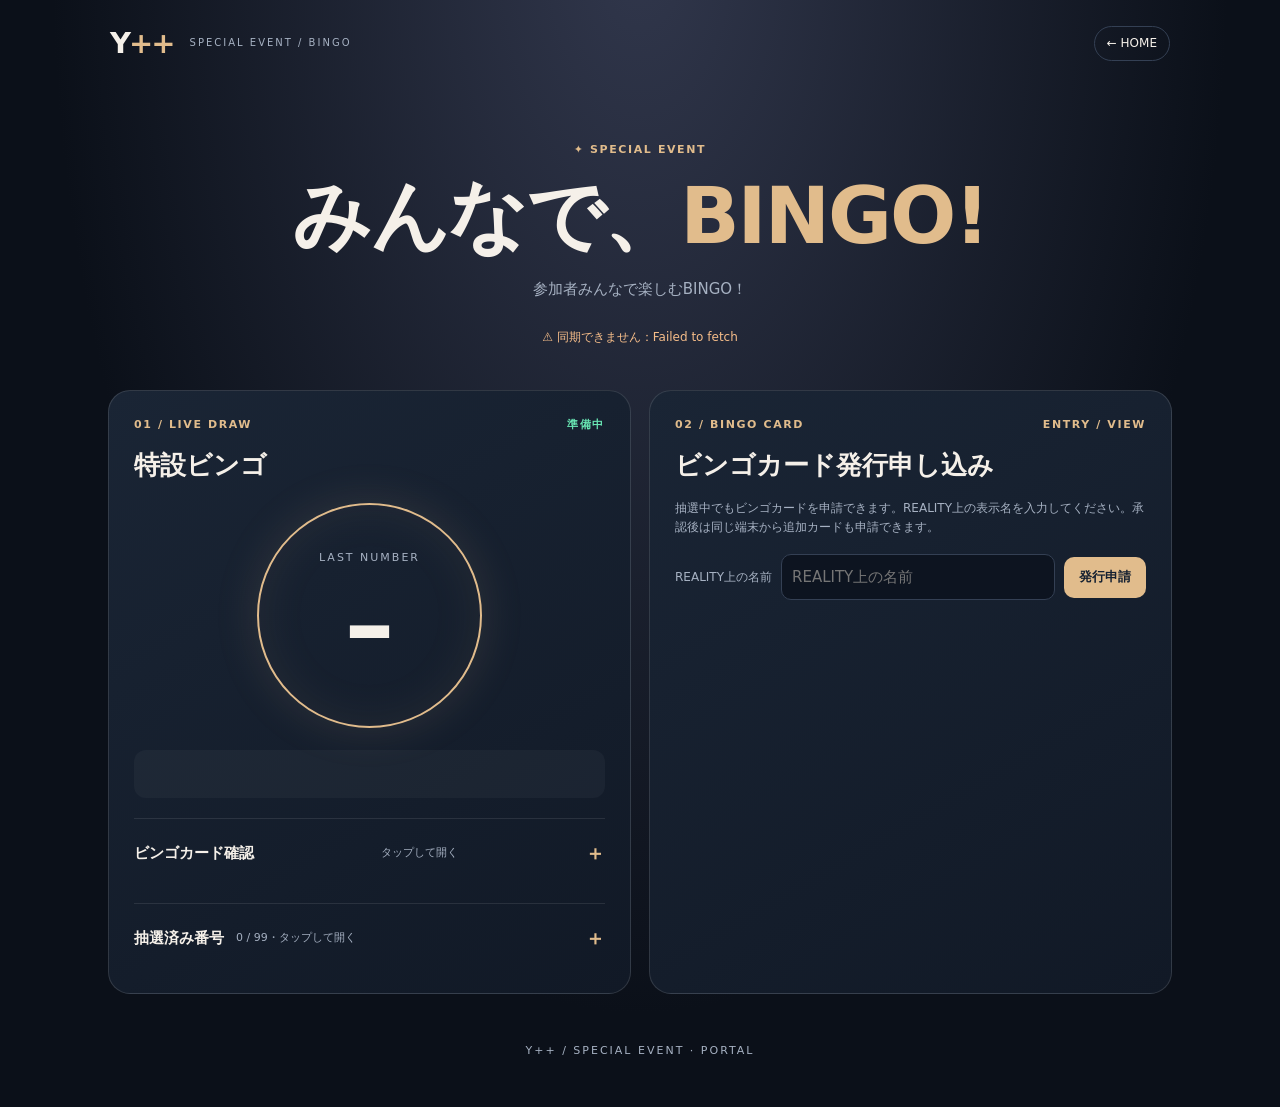
==== bingo/index.html @ d029634f "Keep bingo mini player muted with zero volume across playback and PiP" ====
<!doctype html>
<html lang="ja"><head><meta charset="utf-8"><meta name="viewport" content="width=device-width, initial-scale=1, viewport-fit=cover"><meta name="theme-color" content="#101624"><meta name="description" content="Y++ 特設ビンゴゲーム"><title>特設ビンゴ | Y++</title><link rel="stylesheet" href="./bingo.css?v=20261113-muted-player-5"><script defer src="./bingo.js?v=20261113-muted-player-5"></script></head>
<body><div id="publicView"><header class="site-header"><a href="../" class="brand">Y<span>++</span></a><span class="section-name">SPECIAL EVENT / BINGO</span><a href="../" class="back">← HOME</a></header>
<main>
<section class="hero"><div class="hero-tag">✦ SPECIAL EVENT</div><h1>みんなで、<em id="adminTrigger">BINGO!</em></h1><p id="eventDescription">参加者みんなで楽しむBINGO！</p><span id="connection" class="connection">共有データを読み込み中...</span></section>

<section class="layout">
  <section class="card stage"><div class="section-title"><span>01 / LIVE DRAW</span><span id="gameStatus" class="status">準備中</span></div><h2 id="eventTitle">特設ビンゴ</h2><div class="latest"><span>LAST NUMBER</span><strong id="latestNumber">–</strong><div id="publicDrawAnimation" class="draw-animation public-draw-spectacle" hidden aria-live="assertive"><div class="draw-glow"></div><div class="draw-ring draw-ring-a"></div><div class="draw-ring draw-ring-b"></div><div class="draw-sparkles" aria-hidden="true"><i></i><i></i><i></i><i></i><i></i><i></i><i></i><i></i></div><div class="draw-core"><span class="draw-caption">抽選中...</span><strong>--</strong></div></div></div><div id="announcement" class="announcement"></div>
    <details class="viewer-box collapsible-panel">
      <summary><span>ビンゴカード確認</span><span class="summary-actions"><button id="miniPlayerOpen" type="button" class="mini-player-launch" hidden>▶ ミニプレイヤー</button><small>タップして開く</small></span></summary>
      <div class="collapsible-content">
        <p class="hint">参加者名を選ぶと、発行済みのビンゴカードを誰のものでも確認できます。</p>
        <div class="card-actions"><select id="participantSelect" aria-label="参加者名"><option value="">参加者を選択</option></select></div>
        <div id="publicCards"></div>
      </div>
    </details>
    <details class="history-panel collapsible-panel">
      <summary><span>抽選済み番号</span><small><span id="drawCount">0 / 99</span>・タップして開く</small></summary>
      <div class="collapsible-content"><div id="history" class="history" aria-live="polite"></div></div>
    </details>
  </section>

  <section class="card card-section">
    <div class="section-title"><span>02 / BINGO CARD</span><span>ENTRY / VIEW</span></div>
    <div id="applicationArea">
      <h2>ビンゴカード発行申し込み</h2>
      <p class="hint">抽選中でもビンゴカードを申請できます。REALITY上の表示名を入力してください。承認後は同じ端末から追加カードも申請できます。</p>
      <div class="card-actions"><label for="playerName">REALITY上の名前</label><input id="playerName" maxlength="30" placeholder="REALITY上の名前" autocomplete="off"><button id="applyCard" type="button">発行申請</button></div>
      <p id="applicationMessage" class="admin-message" role="status"></p>
    </div>
  </section>
</section>

</main>
<div id="miniPlayer" class="mini-player" hidden aria-live="polite">
  <div class="mini-player-head">
    <div><strong>LIVE BINGO</strong><span id="miniPlayerName">参加者未選択</span></div>
    <button id="miniPlayerClose" type="button" class="secondary" aria-label="ミニプレイヤーを閉じる">×</button>
  </div>
  <div class="mini-pip-actions"><button id="miniPictureInPicture" type="button">スマホの小窓で再生</button><p id="miniPlayerMessage" role="status">カードを選び、小窓再生を開始してください。</p></div>
  <video id="miniPlayerVideo" class="mini-player-video" playsinline muted controls aria-label="抽選番号と選択中のビンゴカードの動画" hidden></video>
  <div class="mini-card-tools">
    <button id="miniPrevCard" type="button" class="secondary" aria-label="前のカード">‹</button>
    <span id="miniCardLabel">CARD 1</span>
    <button id="miniNextCard" type="button" class="secondary" aria-label="次のカード">›</button>
  </div>
  <div class="mini-player-body">
    <section class="mini-draw">
      <span>DRAW NUMBER</span>
      <strong id="miniDrawNumber">--</strong>
      <small id="miniDrawStatus">待機中</small>
    </section>
    <section class="mini-card-wrap">
      <div id="miniPlayerCard" class="mini-bingo-card"></div>
      <div id="miniPlayerStats" class="mini-player-stats"></div>
    </section>
  </div>
</div>

<dialog id="continuousSettingsDialog" class="continuous-settings-dialog">
  <div class="dialog-head"><h2>連続抽選設定</h2><button id="continuousSettingsClose" type="button" class="secondary">閉じる</button></div>
  <p class="hint">抽選演出が約5秒あるため、間隔は5秒以上で設定してください。</p>
  <label class="continuous-setting-field">抽選間隔（秒）<input id="continuousIntervalSec" type="number" min="5" max="3600" step="1" value="10" inputmode="numeric"></label>
  <div class="interval-presets"><button type="button" data-interval="5">5秒</button><button type="button" data-interval="10">10秒</button><button type="button" data-interval="15">15秒</button><button type="button" data-interval="30">30秒</button><button type="button" data-interval="60">60秒</button></div>
  <div id="continuousSettingsEstimate" class="continuous-settings-estimate"></div>
  <button id="saveContinuousSettings" type="button">この設定を使う</button>
</dialog>
<dialog id="cardDialog"><div class="dialog-head"><h2 id="dialogTitle">ビンゴカード</h2><button id="dialogClose" type="button" class="secondary">閉じる</button></div><div id="dialogCards"></div></dialog>
<footer>Y++ / SPECIAL EVENT · <a href="../">PORTAL</a></footer></div>

<dialog id="adminLoginDialog" class="admin-login-dialog">
  <div class="dialog-head"><h2>運営者ログイン</h2><button id="adminLoginClose" type="button" class="secondary">閉じる</button></div>
  <p class="hint">管理者IDとパスワードを入力してください。</p>
  <div class="admin-login"><input id="adminId" maxlength="64" placeholder="管理者ID" autocomplete="username" aria-label="管理者ID"><input id="adminPassword" type="password" maxlength="128" placeholder="管理者パスワード" autocomplete="current-password" aria-label="管理者パスワード"><button id="adminPasswordLogin" type="button">ログイン</button></div>
  <label class="remember-login"><input id="rememberAdmin" type="checkbox" checked> この端末で24時間ログイン状態を保持する</label>
  <p id="adminMessage" class="admin-message" role="status"></p>
</dialog>

<section id="adminView" class="admin-page" hidden>
  <header class="site-header admin-page-header"><div class="brand">Y<span>++</span></div><span class="section-name">BINGO ADMIN</span><span id="adminConnection" class="status">接続中</span><button id="adminLogout" class="secondary" type="button">公開画面へ戻る</button></header>
  <main class="admin-page-main">
    <div class="admin-grid-3">
      <section class="card admin-column admin-left">
        <div class="section-title"><span>01 / CONTROL</span><span>運営操作</span></div>
        <h2>管理者操作</h2>
        <h3>申請一覧</h3>
        <div id="pendingParticipants" class="participant-list"></div>
        <div class="admin-settings">
          <label>イベント名<input id="editTitle" maxlength="60"></label>
          <label>お知らせ<textarea id="editAnnouncement" maxlength="300" rows="2"></textarea></label>
          <div class="admin-buttons"><button id="startDrawMode" type="button">抽選開始</button><button id="stopDrawMode" type="button" class="secondary">抽選終了</button><button id="drawNumber" type="button" class="primary">抽選する</button><button id="continuousDraw" type="button" class="secondary" aria-pressed="false">連続抽選：OFF</button><button id="continuousSettings" type="button" class="secondary">連続抽選設定</button><button id="undoNumber" type="button" class="secondary">直前の番号を取り消す</button><button id="finishGame" type="button" class="secondary">大会終了</button><button id="resetGame" type="button" class="danger">抽選番号をリセット</button></div>
        </div>
        <div class="continuous-summary"><strong id="continuousEstimate">残り99個 · 10秒間隔 · 終了まで約16分30秒</strong></div><div id="adminDrawAnimation" class="draw-animation compact" hidden><span>抽選中...</span><strong>--</strong></div>
        <div class="history-head"><h3>抽選済み番号 <span id="adminDrawCount">0 / 99</span></h3></div>
        <div id="adminHistory" class="history admin-history" aria-live="polite"></div>
      </section>
      <section class="card admin-column admin-center">
        <div class="section-title"><span>02 / PARTICIPANTS</span><span>参加状況</span></div>
        <h2>参加者一覧</h2>
        <div id="approvedParticipants" class="participant-list participant-status-list"></div>
      </section>
      <section class="card admin-column admin-right">
        <div class="winner-section winner-section-right">
          <div class="section-title"><span>03 / WINNERS</span><span id="winnerCount">0 BINGO</span></div>
          <h2>当選者一覧</h2>
          <p class="small-note">ビンゴ成立順に、1ビンゴずつ表示します。</p>
          <div id="winnerList" class="winner-list"></div>
        </div>
        <div class="team-chat-section">
          <div class="section-title"><span>04 / TEAM CHAT</span><span id="adminOnlineCount">0人ログイン中</span></div>
          <h2>運営チャット</h2>
          <p id="chatNameStatus" class="small-note">ログイン中の管理者IDで投稿します。</p>
          <div id="adminChatMessages" class="chat-messages compact-chat" aria-live="polite"></div>
          <div class="chat-send-row"><textarea id="adminChatInput" maxlength="300" rows="2" placeholder="メッセージを入力"></textarea><button id="sendAdminChat" type="button">送信</button></div>
        </div>

        <section id="adminUserSettings" class="admin-user-settings" hidden>
          <div class="section-title"><span>OWNER / ADMIN USERS</span><span>Yのみ</span></div>
          <h3>管理者アカウント設定</h3>
          <div class="chat-name-row"><input id="newAdminId" maxlength="64" placeholder="追加する管理者ID"><input id="newAdminPassword" type="password" maxlength="128" placeholder="パスワード（8文字以上）"><button id="createAdminUser" type="button">追加</button></div>
          <p id="adminUsersMessage" class="small-note"></p>
          <div id="adminUsersList" class="participant-list"></div>
        </section>
      </section>
    </div>
  </main>
</section>
</body></html>
---- bingo/bingo.css ----
:root{color-scheme:dark;--bg:#0b1019;--surface:#172131;--line:#344054;--ink:#f5f0e9;--muted:#a6b1c2;--gold:#e1bc8c;--green:#69e7b4}*{box-sizing:border-box}body{margin:0;background:radial-gradient(ellipse at 50% -5%,#31374c 0,#0b1019 65%);color:var(--ink);font:15px/1.6 system-ui,-apple-system,"Hiragino Kaku Gothic ProN",sans-serif}a{color:inherit;text-decoration:none}button,input,textarea{font:inherit}button{cursor:pointer}button:disabled{opacity:.45;cursor:wait}button:focus-visible,a:focus-visible,input:focus-visible{outline:2px solid var(--gold);outline-offset:3px}[hidden]{display:none!important}.site-header{max-width:1100px;margin:auto;display:flex;gap:16px;align-items:center;padding:20px}.brand{font-size:29px;font-weight:900;letter-spacing:-2px}.brand span{color:var(--gold)}.section-name{font-size:10px;letter-spacing:2px;color:var(--muted)}.back{margin-left:auto;font-size:12px;border:1px solid var(--line);border-radius:22px;padding:7px 12px}.hero{text-align:center;padding:55px 18px 42px}.hero-tag,.section-title{font-size:11px;font-weight:700;color:var(--gold);letter-spacing:1.6px}.hero h1{margin:13px 0;font-size:clamp(40px,8vw,78px);line-height:1.15;letter-spacing:-2px}.hero em{font-style:normal;color:var(--gold)}.hero p{color:var(--muted)}.connection{display:inline-block;font-size:12px;color:var(--muted);margin-top:12px}.layout{display:grid;grid-template-columns:1fr 1fr;gap:18px;max-width:1100px;margin:0 auto;padding:0 18px}.card{border:1px solid #ffffff21;background:linear-gradient(150deg,#1a2535,#111926);padding:25px;border-radius:22px;min-width:0}.section-title{display:flex;justify-content:space-between;gap:10px}.status{color:var(--green)}h2{font-size:26px;margin:12px 0}.latest{text-align:center;margin:16px auto 22px;width:min(225px,70%);aspect-ratio:1;border:2px solid var(--gold);box-shadow:0 0 45px #ddb58b22,inset 0 0 50px #ddb58b12;border-radius:50%;display:flex;flex-direction:column;justify-content:center}.latest span{font-size:11px;letter-spacing:2px;color:var(--muted)}.latest strong{font-size:clamp(65px,11vw,100px);line-height:1.15}.announcement{padding:12px 15px;border-radius:12px;background:#ffffff09;white-space:pre-wrap;min-height:48px}.history-head{margin-top:23px}.history-head h3{font-size:15px}.history-head span{color:var(--muted);font-weight:400;margin-left:10px}.history{display:grid;grid-template-columns:repeat(10,minmax(0,1fr));gap:6px}.ball{display:grid;place-items:center;aspect-ratio:1;border:1px solid #ffffff25;border-radius:50%;background:#ffffff0b;color:#8b97a8;font-size:11px;font-weight:800}.ball.hit{background:#e1bc8c;color:#111825;border-color:#e1bc8c}.card-actions{display:flex;flex-wrap:wrap;gap:9px;align-items:center;margin:17px 0}.card-actions label{color:var(--muted);font-size:12px}input,textarea{background:#0d1420;border:1px solid var(--line);border-radius:10px;color:var(--ink);padding:10px;min-width:0}.card-actions input{flex:1;width:140px}button{border:0;border-radius:10px;background:var(--gold);color:#152031;padding:10px 15px;font-size:13px;font-weight:800}.secondary{background:#303d50;color:#fff}.primary{background:var(--green)}.danger{background:#9e3e45;color:white}.hint,.small-note{font-size:12px;color:var(--muted)}.bingo-card{display:grid;grid-template-columns:repeat(5,minmax(0,1fr));gap:5px;margin:19px auto;width:min(100%,430px)}.bingo-cell{display:grid;place-items:center;aspect-ratio:1;border-radius:9px;background:#28364a;font-size:clamp(16px,3vw,27px);font-weight:800;border:1px solid #ffffff12}.bingo-cell.head{background:var(--gold);color:#172131;font-size:23px;aspect-ratio:1.3}.bingo-cell.marked{background:#32795e;color:#fff}.bingo-cell.free{background:#6e5991}.achievements{display:flex;justify-content:center;gap:60px;text-align:center;margin:20px}.achievements div{display:flex;flex-direction:column}.achievements strong{font-size:41px;color:var(--gold)}.achievements span{font-size:11px;letter-spacing:2px}.admin{max-width:1064px;margin:18px auto}.admin summary{cursor:pointer;font-weight:700}.admin-body{padding:16px 0}.admin-login{display:flex;gap:8px;flex-wrap:wrap}.admin-login input{flex:1}.admin-message{min-height:22px;color:var(--gold);font-size:12px}.admin-body label{display:block;margin:16px 0;color:var(--muted);font-size:12px}.admin-body label input,.admin-body label textarea{display:block;width:100%;margin-top:6px;color:var(--ink)}.admin-buttons{display:flex;flex-wrap:wrap;gap:10px}footer{text-align:center;padding:48px 10px;font-size:11px;letter-spacing:2px;color:var(--muted)}@media(max-width:780px){.layout{grid-template-columns:1fr}.card{padding:17px}.history{gap:4px}.ball{font-size:10px}.section-name{display:none}.admin{margin:16px 18px}.hero{padding:36px 15px 29px}}
select{background:#0d1420;border:1px solid var(--line);border-radius:10px;color:var(--ink);padding:10px;min-width:0;flex:1}
.viewer-box{margin-top:24px;padding-top:18px;border-top:1px solid #ffffff18}
.participant-list{display:grid;gap:8px;margin:10px 0 18px}
.participant-row{display:flex;gap:8px;align-items:center;flex-wrap:wrap;padding:10px;border:1px solid #ffffff18;border-radius:12px;background:#ffffff07}
.participant-row strong{margin-right:auto}
.admin-grid{display:grid;grid-template-columns:1fr 1fr;gap:16px}
dialog{width:min(94vw,760px);max-height:88vh;overflow:auto;border:1px solid #ffffff25;border-radius:18px;background:#111926;color:var(--ink);padding:18px}
dialog::backdrop{background:#0009}
.dialog-head{display:flex;align-items:center;gap:10px;justify-content:space-between}
.issued-card{margin:16px 0;padding:14px;border:1px solid #ffffff1f;border-radius:14px;background:#ffffff06}
.issued-card-head{font-size:12px;font-weight:800;color:var(--gold);letter-spacing:.6px}
@media(max-width:780px){.admin-grid{grid-template-columns:1fr}.participant-row button{flex:1}}

#adminTrigger{touch-action:manipulation;user-select:none;-webkit-user-select:none}
.admin-login-dialog{width:min(92vw,440px)}
.admin-login-dialog .admin-login{margin-top:14px}
.admin-page{min-height:100vh}
.admin-page-header{position:sticky;top:0;z-index:10;background:#0b1019e8;backdrop-filter:blur(10px);border-bottom:1px solid #ffffff18}
.admin-page-header button{margin-left:auto}
.admin-page-main{max-width:1100px;margin:0 auto;padding:28px 18px 56px}
.admin-page .admin{max-width:none;margin:0}

.admin-page-main{width:100%;max-width:1800px;margin:0 auto;padding:24px 20px 56px}
.admin-grid-3{display:grid;grid-template-columns:repeat(3,minmax(0,1fr));gap:16px;align-items:start;width:100%}
.admin-column{margin:0;min-height:72vh}
.admin-column h3{margin:18px 0 8px}
.admin-settings label{display:block;margin:14px 0;color:var(--muted);font-size:12px}
.admin-settings input,.admin-settings textarea{display:block;width:100%;margin-top:6px}
.admin-left .admin-buttons{display:grid;grid-template-columns:repeat(2,minmax(0,1fr));gap:8px}
.admin-left .admin-buttons button{width:100%}
.admin-history{grid-template-columns:repeat(9,minmax(0,1fr))}
.participant-status-list .participant-row{align-items:flex-start}
.participant-main{flex:1;min-width:180px}
.participant-main strong{display:block;margin-bottom:4px}
.participant-card-status{font-size:12px;color:var(--muted);line-height:1.55}
.participant-card-status b{color:var(--gold)}
.chat-name-row,.chat-send-row{display:flex;gap:8px;align-items:stretch}
.chat-name-row input,.chat-send-row textarea{flex:1}
.chat-messages{height:52vh;min-height:320px;overflow:auto;border:1px solid #ffffff18;border-radius:12px;padding:10px;background:#0d1420;margin:14px 0;display:flex;flex-direction:column;gap:8px}
.chat-message{padding:9px 10px;border-radius:10px;background:#ffffff08}
.chat-message-head{display:flex;justify-content:space-between;gap:10px;font-size:11px;color:var(--muted);margin-bottom:3px}
.chat-message strong{color:var(--gold)}
.draw-animation{position:absolute;inset:0;z-index:20;border-radius:22px;background:#0b1019e8;backdrop-filter:blur(8px);display:grid;place-items:center;align-content:center;gap:4px;text-align:center}
.stage{position:relative}
.draw-animation span{font-size:12px;letter-spacing:2px;color:var(--gold);font-weight:800}
.draw-animation strong{font-size:clamp(86px,16vw,170px);line-height:1;color:var(--ink);text-shadow:0 0 40px #e1bc8c55}
.draw-animation.compact{position:relative;inset:auto;min-height:180px;margin:14px 0}
.draw-animation.compact strong{font-size:84px}
@media(max-width:980px){.admin-grid-3{grid-template-columns:1fr 1fr}.admin-right{grid-column:1 / -1}.chat-messages{height:320px}}
@media(max-width:780px){.admin-grid-3{grid-template-columns:1fr}.admin-right{grid-column:auto}.admin-column{min-height:0}.admin-left .admin-buttons{grid-template-columns:1fr 1fr}.admin-history{grid-template-columns:repeat(9,minmax(0,1fr))}.chat-messages{height:300px;min-height:220px}}

@media(min-width:981px){
  .admin-page-header{max-width:none;width:100%;padding-left:24px;padding-right:24px}
  .admin-grid-3{grid-template-columns:repeat(3,minmax(0,1fr))!important}
  .admin-left,.admin-center,.admin-right{grid-column:auto!important;width:auto;min-width:0}
}


/* Listener-facing draw spectacle */
.public-draw-spectacle{
  overflow:hidden;
  background:
    radial-gradient(circle at 50% 48%,#e1bc8c33 0 12%,transparent 33%),
    radial-gradient(circle at 50% 50%,#182337f5 0 38%,#080d16f8 78%);
  isolation:isolate;
}
.public-draw-spectacle .draw-core{position:relative;z-index:5;display:grid;place-items:center;gap:5px}
.public-draw-spectacle .draw-kicker{font-size:10px;letter-spacing:3.5px;color:#f5f0e9aa}
.public-draw-spectacle .draw-caption{font-size:13px;letter-spacing:4px;color:var(--gold);font-weight:900}
.public-draw-spectacle strong{
  width:min(46vw,250px);aspect-ratio:1;display:grid;place-items:center;border-radius:50%;
  background:radial-gradient(circle at 36% 30%,#fff7e8,#e8c799 26%,#aa7548 67%,#633e27);
  color:#111825;border:4px solid #fff3d0;box-shadow:0 0 0 10px #e1bc8c22,0 0 70px #e1bc8c88,inset 0 8px 14px #fff8;
  font-size:clamp(94px,20vw,180px);font-variant-numeric:tabular-nums;transform:scale(.96);
  animation:draw-number-pulse .36s ease-in-out infinite alternate;
}
.public-draw-spectacle small{color:#f5f0e9bb;font-size:12px;letter-spacing:1px}
.public-draw-spectacle .draw-glow{position:absolute;inset:10%;z-index:0;border-radius:50%;background:#e1bc8c1d;filter:blur(24px);animation:draw-glow 1.1s ease-in-out infinite alternate}
.public-draw-spectacle .draw-ring{position:absolute;left:50%;top:50%;border:1px solid #e1bc8c88;border-radius:50%;transform:translate(-50%,-50%);z-index:1}
.public-draw-spectacle .draw-ring-a{width:min(78vw,520px);aspect-ratio:1;border-style:dashed;animation:draw-ring-a 5s linear infinite}
.public-draw-spectacle .draw-ring-b{width:min(62vw,410px);aspect-ratio:1;border-width:2px;opacity:.55;animation:draw-ring-b 3.8s linear infinite}
.draw-sparkles{position:absolute;inset:0;z-index:2;pointer-events:none}
.draw-sparkles i{position:absolute;width:7px;height:7px;border-radius:50%;background:#fff3d0;box-shadow:0 0 14px #e1bc8c;animation:draw-spark 1.4s ease-in-out infinite}
.draw-sparkles i:nth-child(1){left:14%;top:20%;animation-delay:.05s}.draw-sparkles i:nth-child(2){left:82%;top:18%;animation-delay:.22s}.draw-sparkles i:nth-child(3){left:22%;top:72%;animation-delay:.39s}.draw-sparkles i:nth-child(4){left:76%;top:76%;animation-delay:.56s}.draw-sparkles i:nth-child(5){left:10%;top:48%;animation-delay:.73s}.draw-sparkles i:nth-child(6){left:90%;top:52%;animation-delay:.9s}.draw-sparkles i:nth-child(7){left:38%;top:12%;animation-delay:1.07s}.draw-sparkles i:nth-child(8){left:63%;top:87%;animation-delay:1.24s}
.public-draw-spectacle.is-final strong{animation:draw-final-pop .72s cubic-bezier(.17,.84,.24,1.45) both;background:radial-gradient(circle at 36% 30%,#fff,#f7d99f 28%,#e1bc8c 64%,#8a5f37);box-shadow:0 0 0 13px #e1bc8c33,0 0 100px #e1bc8ccc,inset 0 8px 18px #fff9}
.public-draw-spectacle.is-final .draw-ring-a,.public-draw-spectacle.is-final .draw-ring-b{animation-duration:.8s;border-color:#fff2ca}
@keyframes draw-number-pulse{from{transform:scale(.94) rotate(-1deg)}to{transform:scale(1.02) rotate(1deg)}}
@keyframes draw-glow{from{transform:scale(.82);opacity:.35}to{transform:scale(1.2);opacity:1}}
@keyframes draw-ring-a{to{transform:translate(-50%,-50%) rotate(360deg)}}
@keyframes draw-ring-b{to{transform:translate(-50%,-50%) rotate(-360deg)}}
@keyframes draw-spark{0%,100%{transform:scale(.35);opacity:.2}50%{transform:scale(1.6);opacity:1}}
@keyframes draw-final-pop{0%{transform:scale(.55) rotate(-8deg);filter:brightness(1.4)}55%{transform:scale(1.18) rotate(3deg)}100%{transform:scale(1) rotate(0)}}
@media(max-width:780px){
  .public-draw-spectacle{position:fixed!important;inset:0!important;border-radius:0!important;z-index:100}
  .public-draw-spectacle strong{width:min(58vw,240px);font-size:clamp(96px,28vw,160px)}
  .public-draw-spectacle .draw-ring-a{width:86vw}.public-draw-spectacle .draw-ring-b{width:70vw}
}
@media(prefers-reduced-motion:reduce){
  .public-draw-spectacle strong,.public-draw-spectacle .draw-glow,.public-draw-spectacle .draw-ring,.draw-sparkles i{animation:none!important}
}

/* LAST NUMBER containment fix */
.latest{
  position:relative;
  overflow:hidden;
}
.latest > #publicDrawAnimation.public-draw-spectacle{
  position:absolute!important;
  inset:0!important;
  width:100%!important;
  height:100%!important;
  border-radius:50%!important;
  z-index:5!important;
  overflow:hidden!important;
  backdrop-filter:none!important;
  display:grid!important;
  place-items:center!important;
  align-content:center!important;
  padding:0!important;
  margin:0!important;
}
.latest > #publicDrawAnimation.public-draw-spectacle[hidden]{
  display:none!important;
}
.latest > #publicDrawAnimation .draw-core{
  width:100%;
  height:100%;
  display:grid;
  place-items:center;
  align-content:center;
  gap:1px;
}
.latest > #publicDrawAnimation .draw-caption{
  font-size:9px;
  letter-spacing:1.8px;
  line-height:1;
}
.latest > #publicDrawAnimation strong{
  width:58%!important;
  max-width:118px!important;
  aspect-ratio:1!important;
  font-size:clamp(44px,7vw,70px)!important;
  border-width:2px!important;
  box-shadow:0 0 0 5px #e1bc8c22,0 0 24px #e1bc8c88,inset 0 4px 8px #fff8!important;
}
.latest > #publicDrawAnimation .draw-ring-a{width:88%!important}
.latest > #publicDrawAnimation .draw-ring-b{width:70%!important}
@media(max-width:780px){
  .latest > #publicDrawAnimation.public-draw-spectacle{
    position:absolute!important;
    inset:0!important;
    width:100%!important;
    height:100%!important;
    border-radius:50%!important;
    z-index:5!important;
  }
  .latest > #publicDrawAnimation strong{
    width:60%!important;
    max-width:none!important;
    font-size:clamp(42px,17vw,68px)!important;
  }
  .latest > #publicDrawAnimation .draw-ring-a{width:88%!important}
  .latest > #publicDrawAnimation .draw-ring-b{width:70%!important}
}

#continuousDraw.toggle-on{background:var(--green);color:#102019;box-shadow:0 0 0 2px #69e7b433 inset}


.winner-section{margin-top:26px;padding-top:20px;border-top:1px solid #ffffff18}
.winner-list{display:grid;gap:8px}
.winner-row{display:flex;gap:10px;align-items:flex-start;padding:10px;border:1px solid #ffffff18;border-radius:12px;background:#ffffff07}
.winner-rank{display:grid;place-items:center;min-width:30px;height:30px;border-radius:50%;background:var(--gold);color:#172131;font-weight:900}
.winner-main{min-width:0;flex:1}
.winner-main strong{display:block;color:var(--ink);margin-bottom:3px}


.winner-section-right{margin-top:0;padding-top:0;border-top:0}
.winner-section-right .winner-list{max-height:34vh;overflow:auto;padding-right:2px}
.team-chat-section{margin-top:24px;padding-top:20px;border-top:1px solid #ffffff18}
.chat-messages.compact-chat{height:26vh;min-height:180px;max-height:280px}
@media(max-width:780px){
  .winner-section-right .winner-list{max-height:300px}
  .chat-messages.compact-chat{height:220px;min-height:180px}
}


.continuous-summary{margin:12px 0 4px;padding:10px 12px;border:1px solid #ffffff18;border-radius:12px;background:#0d1420;color:var(--muted);font-size:12px}
.continuous-summary strong{color:var(--ink);font-weight:700}
.continuous-settings-dialog{width:min(92vw,520px)}
.continuous-setting-field{display:grid;gap:7px;margin:14px 0;color:var(--muted);font-size:12px}
.continuous-setting-field input{width:100%}
.interval-presets{display:grid;grid-template-columns:repeat(5,minmax(0,1fr));gap:7px;margin:12px 0}
.interval-presets button{padding:9px 6px}
.continuous-settings-estimate{margin:14px 0;padding:12px;border-radius:12px;background:#ffffff08;color:var(--gold);font-weight:800}
@media(max-width:520px){.interval-presets{grid-template-columns:repeat(3,minmax(0,1fr))}}


/* Public collapsible sections */
.collapsible-panel{margin-top:20px;border-top:1px solid #ffffff18;padding-top:4px}
.collapsible-panel summary{display:flex;align-items:center;justify-content:space-between;gap:12px;cursor:pointer;list-style:none;padding:14px 0;font-weight:800;color:var(--ink)}
.collapsible-panel summary::-webkit-details-marker{display:none}
.collapsible-panel summary::after{content:"＋";font-size:20px;color:var(--gold);margin-left:auto}
.collapsible-panel[open] summary::after{content:"−"}
.collapsible-panel summary small{font-size:11px;font-weight:500;color:var(--muted)}
.collapsible-content{padding:0 0 10px}
.history-panel .history{margin-top:8px}
@media(max-width:780px){.collapsible-panel summary{align-items:flex-start}.collapsible-panel summary small{text-align:right}}


/* Listener mini player */
.summary-actions{display:flex;align-items:center;gap:8px;margin-left:auto}
.mini-player-launch{padding:6px 9px;font-size:11px;border-radius:999px;background:var(--green);color:#102019;white-space:nowrap}
.mini-player{position:fixed;right:18px;bottom:18px;z-index:120;width:min(94vw,620px);border:1px solid #ffffff2b;border-radius:18px;background:#0b1019f5;box-shadow:0 18px 60px #000a;backdrop-filter:blur(14px);overflow:hidden}
.mini-player-head{display:flex;align-items:center;justify-content:space-between;gap:12px;padding:10px 12px;border-bottom:1px solid #ffffff18}
.mini-player-head>div{display:flex;align-items:baseline;gap:10px;min-width:0}
.mini-player-head strong{font-size:11px;letter-spacing:1.5px;color:var(--gold)}
.mini-player-head span{font-size:12px;color:var(--muted);overflow:hidden;text-overflow:ellipsis;white-space:nowrap}
.mini-player-head button{padding:5px 9px}
.mini-player-body{display:grid;grid-template-columns:minmax(150px,.8fr) minmax(220px,1.2fr);gap:12px;padding:12px}
.mini-draw{display:grid;place-items:center;align-content:center;min-height:240px;border:1px solid #ffffff18;border-radius:14px;background:radial-gradient(circle at 50% 45%,#e1bc8c24,transparent 45%),#111926;text-align:center}
.mini-draw span{font-size:10px;letter-spacing:2px;color:var(--muted)}
.mini-draw strong{font-size:clamp(70px,12vw,112px);line-height:1;color:var(--gold);font-variant-numeric:tabular-nums}
.mini-draw small{font-size:11px;color:var(--muted)}
.mini-player.is-drawing .mini-draw strong{animation:draw-number-pulse .36s ease-in-out infinite alternate;text-shadow:0 0 24px #e1bc8c99}
.mini-card-wrap{min-width:0}
.mini-card-tools{display:flex;align-items:center;justify-content:center;gap:8px;margin-bottom:8px}
.mini-card-tools button{padding:4px 9px}
.mini-card-tools span{font-size:11px;color:var(--muted);min-width:92px;text-align:center}
.mini-bingo-card{display:grid;grid-template-columns:repeat(5,minmax(0,1fr));gap:3px}
.mini-cell{display:grid;place-items:center;aspect-ratio:1;border-radius:6px;background:#28364a;border:1px solid #ffffff12;font-size:12px;font-weight:800}
.mini-cell.mini-head{aspect-ratio:1.35;background:var(--gold);color:#172131}
.mini-cell.marked{background:#32795e;color:white}
.mini-cell.free{background:#6e5991;color:white;font-size:9px}
.mini-player-stats{margin-top:8px;text-align:center;font-size:11px;color:var(--gold);font-weight:800}
@media(max-width:620px){
 .summary-actions small{display:none}
 .mini-player{left:10px;right:10px;bottom:10px;width:auto}
 .mini-player-body{grid-template-columns:.78fr 1.22fr;gap:8px;padding:9px}
 .mini-draw{min-height:190px}
 .mini-draw strong{font-size:64px}
 .mini-cell{font-size:10px}
}


/* Mobile video Picture-in-Picture preview and controls. */
.mini-player{max-height:calc(100dvh - 24px);overflow:auto;bottom:max(12px,env(safe-area-inset-bottom))}
.mini-pip-actions{padding:10px 12px}
.mini-pip-actions button{min-height:44px;width:100%}
.mini-pip-actions p{margin:8px 0 0;font-size:12px;color:var(--muted)}
.mini-player-video{display:block;width:100%;aspect-ratio:8 / 5;background:#0b1019}
.mini-player.is-video .mini-player-body{display:none}
.mini-player>.mini-card-tools{margin:8px 0}
.mini-player>.mini-card-tools button{min-width:44px;min-height:44px}

/* Keep one public card visible with paging controls beside it. */
.public-card-view{display:grid;grid-template-columns:minmax(0,1fr);gap:10px;align-items:center}
.public-card-view.has-multiple{grid-template-columns:minmax(0,1fr) auto}
.public-card-view>.issued-card{min-width:0;margin:0}
.public-card-nav{display:flex;flex-direction:column;align-items:center;gap:10px}
.public-card-nav button{min-width:52px;min-height:44px;padding:9px 8px}
.public-card-nav button:disabled{cursor:default}
.public-card-position{font-size:12px;color:var(--gold);white-space:nowrap}
@media(max-width:420px){.public-card-view{gap:7px}.public-card-view>.issued-card{padding:8px}.public-card-view .issued-card-head{font-size:10px;letter-spacing:0}.public-card-view .bingo-cell{font-size:16px}.public-card-view .bingo-cell.head{font-size:18px}}
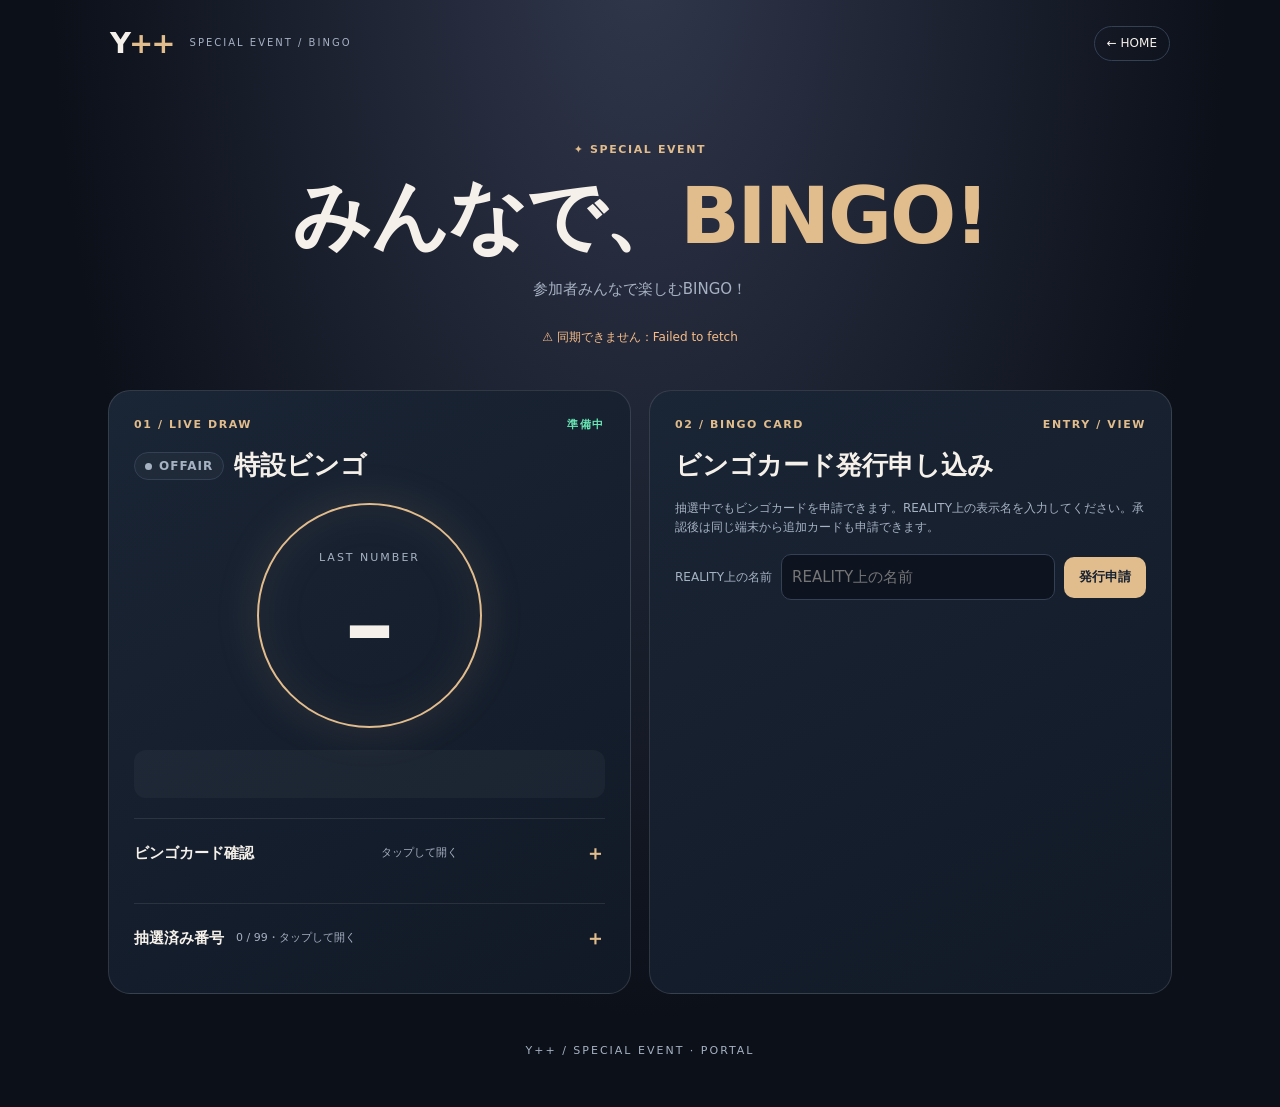
==== commit 60f5804b: "Replace finish button with independent LIVE ONAIR/OFFAIR status" ====
--- a/bingo/index.html
+++ b/bingo/index.html
@@ -1,11 +1,11 @@
 <!doctype html>
-<html lang="ja"><head><meta charset="utf-8"><meta name="viewport" content="width=device-width, initial-scale=1, viewport-fit=cover"><meta name="theme-color" content="#101624"><meta name="description" content="Y++ 特設ビンゴゲーム"><title>特設ビンゴ | Y++</title><link rel="stylesheet" href="./bingo.css?v=20261113-muted-player-5"><script defer src="./bingo.js?v=20261113-muted-player-5"></script></head>
+<html lang="ja"><head><meta charset="utf-8"><meta name="viewport" content="width=device-width, initial-scale=1, viewport-fit=cover"><meta name="theme-color" content="#101624"><meta name="description" content="Y++ 特設ビンゴゲーム"><title>特設ビンゴ | Y++</title><link rel="stylesheet" href="./bingo.css?v=20261113-live-status-8"><script defer src="./bingo.js?v=20261113-live-status-8"></script></head>
 <body><div id="publicView"><header class="site-header"><a href="../" class="brand">Y<span>++</span></a><span class="section-name">SPECIAL EVENT / BINGO</span><a href="../" class="back">← HOME</a></header>
 <main>
 <section class="hero"><div class="hero-tag">✦ SPECIAL EVENT</div><h1>みんなで、<em id="adminTrigger">BINGO!</em></h1><p id="eventDescription">参加者みんなで楽しむBINGO！</p><span id="connection" class="connection">共有データを読み込み中...</span></section>
 
 <section class="layout">
-  <section class="card stage"><div class="section-title"><span>01 / LIVE DRAW</span><span id="gameStatus" class="status">準備中</span></div><h2 id="eventTitle">特設ビンゴ</h2><div class="latest"><span>LAST NUMBER</span><strong id="latestNumber">–</strong><div id="publicDrawAnimation" class="draw-animation public-draw-spectacle" hidden aria-live="assertive"><div class="draw-glow"></div><div class="draw-ring draw-ring-a"></div><div class="draw-ring draw-ring-b"></div><div class="draw-sparkles" aria-hidden="true"><i></i><i></i><i></i><i></i><i></i><i></i><i></i><i></i></div><div class="draw-core"><span class="draw-caption">抽選中...</span><strong>--</strong></div></div></div><div id="announcement" class="announcement"></div>
+  <section class="card stage"><div class="section-title"><span>01 / LIVE DRAW</span><span id="gameStatus" class="status">準備中</span></div><h2 class="live-event-heading"><span id="liveStatus" class="live-badge is-offair" role="status" aria-live="polite">OFFAIR</span><span id="eventTitle">特設ビンゴ</span></h2><div class="latest"><span>LAST NUMBER</span><strong id="latestNumber">–</strong><div id="publicDrawAnimation" class="draw-animation public-draw-spectacle" hidden aria-live="assertive"><div class="draw-glow"></div><div class="draw-ring draw-ring-a"></div><div class="draw-ring draw-ring-b"></div><div class="draw-sparkles" aria-hidden="true"><i></i><i></i><i></i><i></i><i></i><i></i><i></i><i></i></div><div class="draw-core"><span class="draw-caption">抽選中...</span><strong>--</strong></div></div><div id="publicCelebration" class="celebration-overlay public-celebration" hidden aria-live="polite"></div></div><div id="announcement" class="announcement"></div>
     <details class="viewer-box collapsible-panel">
       <summary><span>ビンゴカード確認</span><span class="summary-actions"><button id="miniPlayerOpen" type="button" class="mini-player-launch" hidden>▶ ミニプレイヤー</button><small>タップして開く</small></span></summary>
       <div class="collapsible-content">
@@ -33,6 +33,7 @@
 
 </main>
 <div id="miniPlayer" class="mini-player" hidden aria-live="polite">
+  <div id="miniCelebration" class="celebration-overlay mini-celebration" hidden aria-live="polite"></div>
   <div class="mini-player-head">
     <div><strong>LIVE BINGO</strong><span id="miniPlayerName">参加者未選択</span></div>
     <button id="miniPlayerClose" type="button" class="secondary" aria-label="ミニプレイヤーを閉じる">×</button>
@@ -57,16 +58,18 @@
   </div>
 </div>
 
+
+<footer>Y++ / SPECIAL EVENT · <a href="../">PORTAL</a></footer></div>
 <dialog id="continuousSettingsDialog" class="continuous-settings-dialog">
   <div class="dialog-head"><h2>連続抽選設定</h2><button id="continuousSettingsClose" type="button" class="secondary">閉じる</button></div>
-  <p class="hint">抽選演出が約5秒あるため、間隔は5秒以上で設定してください。</p>
+  <p class="hint">抽選間隔は5秒以上で設定してください。リーチ・BINGOの演出中は、10秒間の表示が終わってから次の連続抽選に進みます。</p>
   <label class="continuous-setting-field">抽選間隔（秒）<input id="continuousIntervalSec" type="number" min="5" max="3600" step="1" value="10" inputmode="numeric"></label>
   <div class="interval-presets"><button type="button" data-interval="5">5秒</button><button type="button" data-interval="10">10秒</button><button type="button" data-interval="15">15秒</button><button type="button" data-interval="30">30秒</button><button type="button" data-interval="60">60秒</button></div>
   <div id="continuousSettingsEstimate" class="continuous-settings-estimate"></div>
+  <p id="continuousSettingsMessage" class="admin-message" role="status"></p>
   <button id="saveContinuousSettings" type="button">この設定を使う</button>
 </dialog>
 <dialog id="cardDialog"><div class="dialog-head"><h2 id="dialogTitle">ビンゴカード</h2><button id="dialogClose" type="button" class="secondary">閉じる</button></div><div id="dialogCards"></div></dialog>
-<footer>Y++ / SPECIAL EVENT · <a href="../">PORTAL</a></footer></div>
 
 <dialog id="adminLoginDialog" class="admin-login-dialog">
   <div class="dialog-head"><h2>運営者ログイン</h2><button id="adminLoginClose" type="button" class="secondary">閉じる</button></div>
@@ -88,15 +91,20 @@
         <div class="admin-settings">
           <label>イベント名<input id="editTitle" maxlength="60"></label>
           <label>お知らせ<textarea id="editAnnouncement" maxlength="300" rows="2"></textarea></label>
-          <div class="admin-buttons"><button id="startDrawMode" type="button">抽選開始</button><button id="stopDrawMode" type="button" class="secondary">抽選終了</button><button id="drawNumber" type="button" class="primary">抽選する</button><button id="continuousDraw" type="button" class="secondary" aria-pressed="false">連続抽選：OFF</button><button id="continuousSettings" type="button" class="secondary">連続抽選設定</button><button id="undoNumber" type="button" class="secondary">直前の番号を取り消す</button><button id="finishGame" type="button" class="secondary">大会終了</button><button id="resetGame" type="button" class="danger">抽選番号をリセット</button></div>
+          <button id="saveEventSettings" type="button" disabled>イベント名・お知らせを保存</button>
+          <p id="adminControlMessage" class="admin-message" role="status"></p>
+          <div class="admin-buttons"><button id="startDrawMode" type="button">抽選開始</button><button id="stopDrawMode" type="button" class="secondary">抽選終了</button><button id="drawNumber" type="button" class="primary">抽選する</button><button id="continuousDraw" type="button" class="secondary" aria-pressed="false">連続抽選：OFF</button><button id="continuousSettings" type="button" class="secondary">連続抽選設定</button><button id="undoNumber" type="button" class="secondary">直前の番号を取り消す</button><button id="toggleLiveState" type="button" class="secondary" aria-pressed="false">LIVE：OFFAIR</button><button id="resetGame" type="button" class="danger">抽選番号をリセット</button></div>
         </div>
         <div class="continuous-summary"><strong id="continuousEstimate">残り99個 · 10秒間隔 · 終了まで約16分30秒</strong></div><div id="adminDrawAnimation" class="draw-animation compact" hidden><span>抽選中...</span><strong>--</strong></div>
+        <div id="adminCelebration" class="celebration-overlay admin-celebration" hidden aria-live="polite"></div>
         <div class="history-head"><h3>抽選済み番号 <span id="adminDrawCount">0 / 99</span></h3></div>
         <div id="adminHistory" class="history admin-history" aria-live="polite"></div>
       </section>
       <section class="card admin-column admin-center">
         <div class="section-title"><span>02 / PARTICIPANTS</span><span>参加状況</span></div>
         <h2>参加者一覧</h2>
+        <p id="participantDeletionStatus" class="small-note"></p>
+        <p id="participantActionMessage" class="admin-message" role="status"></p>
         <div id="approvedParticipants" class="participant-list participant-status-list"></div>
       </section>
       <section class="card admin-column admin-right">
@@ -126,3 +134,6 @@
   </main>
 </section>
 </body></html>
+
+
+
--- a/bingo/bingo.css
+++ b/bingo/bingo.css
@@ -262,3 +262,39 @@
 .public-card-nav button:disabled{cursor:default}
 .public-card-position{font-size:12px;color:var(--gold);white-space:nowrap}
 @media(max-width:420px){.public-card-view{gap:7px}.public-card-view>.issued-card{padding:8px}.public-card-view .issued-card-head{font-size:10px;letter-spacing:0}.public-card-view .bingo-cell{font-size:16px}.public-card-view .bingo-cell.head{font-size:18px}}
+
+.admin-card-status{display:flex;align-items:center;justify-content:space-between;gap:8px;flex-wrap:wrap;margin:7px 0;padding:7px 0;border-bottom:1px solid #ffffff12}
+.admin-card-status .delete-card{min-height:44px;font-size:11px;padding:8px 10px}
+.delete-participant{min-height:44px}
+
+
+
+/* Shared ten-second reach and bingo celebrations. */
+.celebration-overlay{position:absolute;inset:0;z-index:8;display:flex;flex-direction:column;align-items:center;justify-content:center;gap:8px;padding:15px;background:radial-gradient(circle at 50% 25%,#55442bfa,#10192bfa 75%);text-align:center;overflow:hidden;pointer-events:none}
+.celebration-overlay::before{content:"✦ ✧ ✦ ✧ ✦";position:absolute;inset:3%;font-size:28px;letter-spacing:15px;color:#e1bc8c88;animation:celebration-spark 1.4s ease-in-out infinite alternate}
+.celebration-kicker{position:relative;color:var(--gold);font-size:38px;line-height:1.1;letter-spacing:3px;animation:celebration-pulse .8s ease-in-out infinite alternate}
+.celebration-viewport{position:relative;width:100%;max-height:70%;overflow:hidden}
+.celebration-list{display:grid;gap:14px}
+.celebration-person{display:flex;flex-direction:column;gap:3px;overflow-wrap:anywhere}
+.celebration-person strong{color:#fff;font-size:24px;line-height:1.25}
+.celebration-person span{color:var(--green);font-size:18px;font-weight:800}
+.public-celebration{border-radius:50%;padding:22px}
+.public-celebration .celebration-kicker{font-size:27px;letter-spacing:1px}
+.public-celebration .celebration-person strong{font-size:17px}
+.public-celebration .celebration-person span{font-size:13px}
+.public-celebration .celebration-viewport{max-height:65%}
+.mini-celebration{z-index:5}
+#miniPlayerClose{position:relative;z-index:6}
+.admin-celebration{position:relative;inset:auto;min-height:240px;max-height:320px;margin:14px 0;border-radius:18px}
+.admin-celebration .celebration-viewport{max-height:180px}
+@keyframes celebration-pulse{from{transform:scale(.96)}to{transform:scale(1.04)}}
+@keyframes celebration-spark{from{transform:translateY(-4px);opacity:.3}to{transform:translateY(8px);opacity:1}}
+@media(prefers-reduced-motion:reduce){.celebration-kicker,.celebration-overlay::before{animation:none}}
+
+.live-event-heading{display:flex;align-items:center;flex-wrap:wrap;gap:10px}
+.live-badge{display:inline-flex;align-items:center;gap:7px;padding:6px 10px;border:1px solid var(--line);border-radius:999px;font-size:12px;font-weight:900;letter-spacing:1px;line-height:1.2;white-space:nowrap}
+.live-badge::before{content:"";width:7px;height:7px;border-radius:50%;background:currentColor}
+.live-badge.is-onair{color:#ff8888;border-color:#ff888866;background:#ff888812}
+.live-badge.is-offair{color:var(--muted);background:#ffffff08}
+#toggleLiveState[aria-pressed="true"]{background:#9e3e45;color:#fff}
+
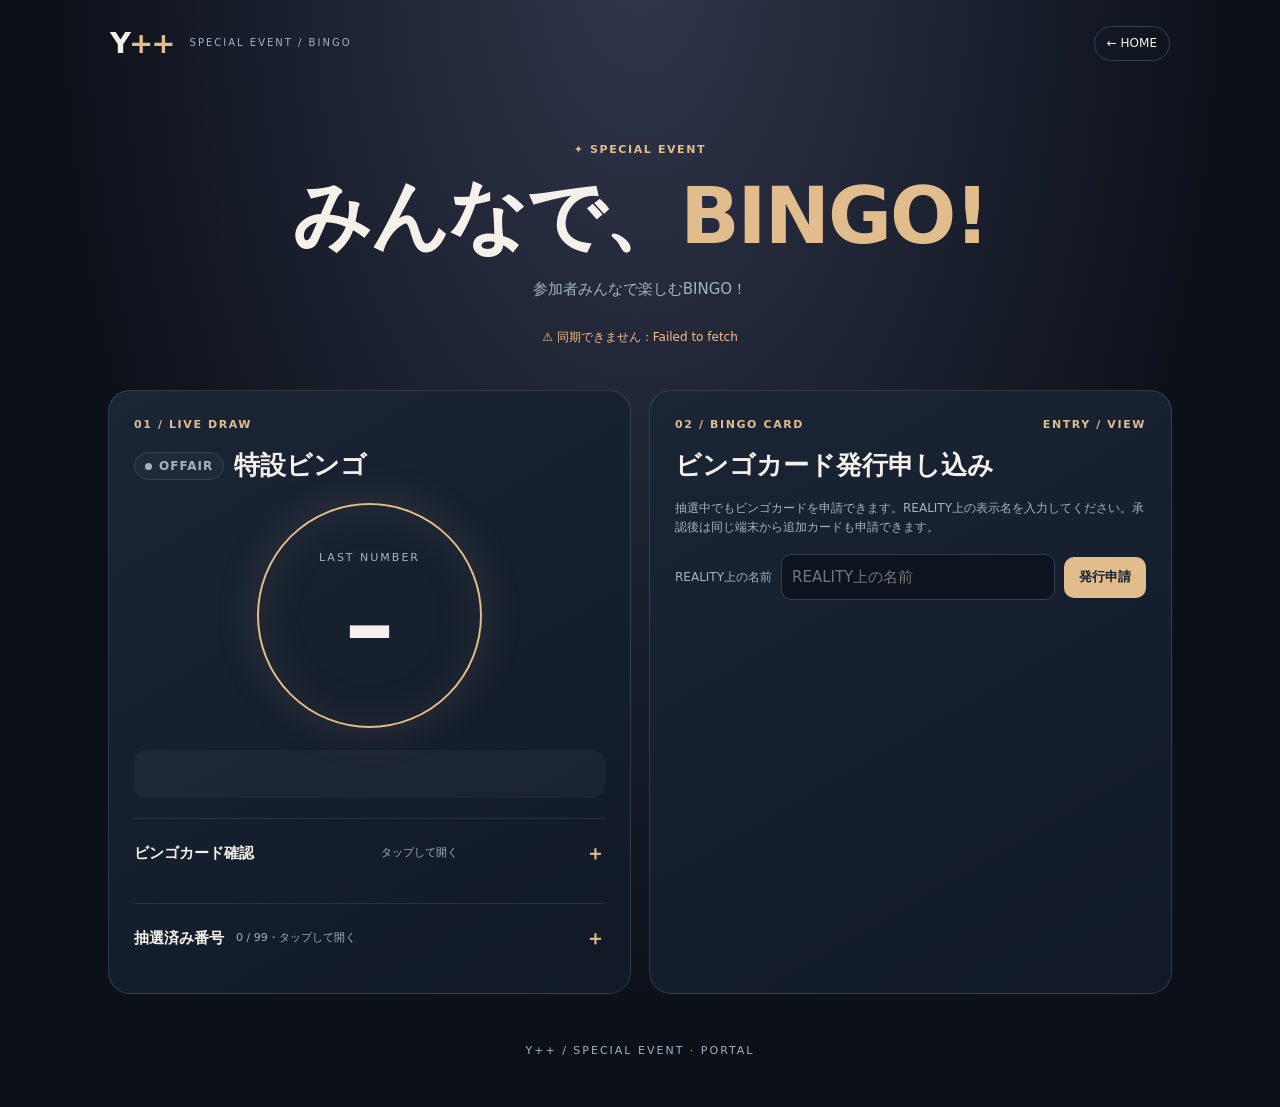
==== commit 84e8f5d0: "Remove public LIVE DRAW status label" ====
--- a/bingo/index.html
+++ b/bingo/index.html
@@ -1,11 +1,11 @@
 <!doctype html>
-<html lang="ja"><head><meta charset="utf-8"><meta name="viewport" content="width=device-width, initial-scale=1, viewport-fit=cover"><meta name="theme-color" content="#101624"><meta name="description" content="Y++ 特設ビンゴゲーム"><title>特設ビンゴ | Y++</title><link rel="stylesheet" href="./bingo.css?v=20261113-live-status-8"><script defer src="./bingo.js?v=20261113-live-status-8"></script></head>
+<html lang="ja"><head><meta charset="utf-8"><meta name="viewport" content="width=device-width, initial-scale=1, viewport-fit=cover"><meta name="theme-color" content="#101624"><meta name="description" content="Y++ 特設ビンゴゲーム"><title>特設ビンゴ | Y++</title><link rel="stylesheet" href="./bingo.css?v=20261113-specified-draw-11"><script defer src="./bingo.js?v=20261113-no-draw-status-12"></script></head>
 <body><div id="publicView"><header class="site-header"><a href="../" class="brand">Y<span>++</span></a><span class="section-name">SPECIAL EVENT / BINGO</span><a href="../" class="back">← HOME</a></header>
 <main>
 <section class="hero"><div class="hero-tag">✦ SPECIAL EVENT</div><h1>みんなで、<em id="adminTrigger">BINGO!</em></h1><p id="eventDescription">参加者みんなで楽しむBINGO！</p><span id="connection" class="connection">共有データを読み込み中...</span></section>
 
 <section class="layout">
-  <section class="card stage"><div class="section-title"><span>01 / LIVE DRAW</span><span id="gameStatus" class="status">準備中</span></div><h2 class="live-event-heading"><span id="liveStatus" class="live-badge is-offair" role="status" aria-live="polite">OFFAIR</span><span id="eventTitle">特設ビンゴ</span></h2><div class="latest"><span>LAST NUMBER</span><strong id="latestNumber">–</strong><div id="publicDrawAnimation" class="draw-animation public-draw-spectacle" hidden aria-live="assertive"><div class="draw-glow"></div><div class="draw-ring draw-ring-a"></div><div class="draw-ring draw-ring-b"></div><div class="draw-sparkles" aria-hidden="true"><i></i><i></i><i></i><i></i><i></i><i></i><i></i><i></i></div><div class="draw-core"><span class="draw-caption">抽選中...</span><strong>--</strong></div></div><div id="publicCelebration" class="celebration-overlay public-celebration" hidden aria-live="polite"></div></div><div id="announcement" class="announcement"></div>
+  <section class="card stage"><div class="section-title"><span>01 / LIVE DRAW</span></div><h2 class="live-event-heading"><span id="liveStatus" class="live-badge is-offair" role="status" aria-live="polite">OFFAIR</span><span id="eventTitle">特設ビンゴ</span></h2><div class="latest"><span>LAST NUMBER</span><strong id="latestNumber">–</strong><div id="publicDrawAnimation" class="draw-animation public-draw-spectacle" hidden aria-live="assertive"><div class="draw-glow"></div><div class="draw-ring draw-ring-a"></div><div class="draw-ring draw-ring-b"></div><div class="draw-sparkles" aria-hidden="true"><i></i><i></i><i></i><i></i><i></i><i></i><i></i><i></i></div><div class="draw-core"><span class="draw-caption">抽選中...</span><strong>--</strong></div></div><div id="publicCelebration" class="celebration-overlay public-celebration" hidden aria-live="polite"></div></div><div id="announcement" class="announcement"></div>
     <details class="viewer-box collapsible-panel">
       <summary><span>ビンゴカード確認</span><span class="summary-actions"><button id="miniPlayerOpen" type="button" class="mini-player-launch" hidden>▶ ミニプレイヤー</button><small>タップして開く</small></span></summary>
       <div class="collapsible-content">
@@ -95,6 +95,11 @@
           <p id="adminControlMessage" class="admin-message" role="status"></p>
           <div class="admin-buttons"><button id="startDrawMode" type="button">抽選開始</button><button id="stopDrawMode" type="button" class="secondary">抽選終了</button><button id="drawNumber" type="button" class="primary">抽選する</button><button id="continuousDraw" type="button" class="secondary" aria-pressed="false">連続抽選：OFF</button><button id="continuousSettings" type="button" class="secondary">連続抽選設定</button><button id="undoNumber" type="button" class="secondary">直前の番号を取り消す</button><button id="toggleLiveState" type="button" class="secondary" aria-pressed="false">LIVE：OFFAIR</button><button id="resetGame" type="button" class="danger">抽選番号をリセット</button></div>
         </div>
+        <div class="specified-draw">
+          <label for="specifiedNumber">指定番号を当選</label>
+          <div class="specified-draw-controls"><input id="specifiedNumber" type="number" min="1" max="99" step="1" inputmode="numeric" placeholder="1〜99"><button id="drawSpecifiedNumber" type="button" class="primary" disabled>指定番号を抽選</button></div>
+          <p id="specifiedDrawHint" class="small-note">未抽選の1〜99を指定できます。通常と同じ演出で抽選します。</p>
+        </div>
         <div class="continuous-summary"><strong id="continuousEstimate">残り99個 · 10秒間隔 · 終了まで約16分30秒</strong></div><div id="adminDrawAnimation" class="draw-animation compact" hidden><span>抽選中...</span><strong>--</strong></div>
         <div id="adminCelebration" class="celebration-overlay admin-celebration" hidden aria-live="polite"></div>
         <div class="history-head"><h3>抽選済み番号 <span id="adminDrawCount">0 / 99</span></h3></div>
@@ -137,3 +142,5 @@
 
 
 
+
+
--- a/bingo/bingo.css
+++ b/bingo/bingo.css
@@ -294,7 +294,38 @@
 .live-event-heading{display:flex;align-items:center;flex-wrap:wrap;gap:10px}
 .live-badge{display:inline-flex;align-items:center;gap:7px;padding:6px 10px;border:1px solid var(--line);border-radius:999px;font-size:12px;font-weight:900;letter-spacing:1px;line-height:1.2;white-space:nowrap}
 .live-badge::before{content:"";width:7px;height:7px;border-radius:50%;background:currentColor}
-.live-badge.is-onair{color:#ff8888;border-color:#ff888866;background:#ff888812}
+.live-badge.is-onair{color:#69ffad;border-color:#69ffad88;background:#20ff8012;text-shadow:0 0 6px #69ffad88,0 0 14px #35ff8d66}
+.live-badge.is-onair::before{box-shadow:0 0 7px #69ffad,0 0 14px #35ff8d88}
 .live-badge.is-offair{color:var(--muted);background:#ffffff08}
-#toggleLiveState[aria-pressed="true"]{background:#9e3e45;color:#fff}
-
+#toggleLiveState[aria-pressed="true"]{background:#123b28;color:#69ffad;text-shadow:0 0 6px #69ffad88,0 0 14px #35ff8d66}
+
+
+/* Compact participant records; actions float without expanding the list. */
+#approvedParticipants,#pendingParticipants{gap:6px}
+.admin-center{min-height:0}
+#participantActionMessage:empty,#participantDeletionStatus:empty{display:none}
+#approvedParticipants{margin:6px 0 0}
+.participant-row.participant-record{display:block;padding:6px 9px;min-width:0}
+.participant-record .participant-main{min-width:0;width:100%}
+.participant-record-head{display:flex;align-items:center;gap:8px;min-width:0}
+.participant-record-head>strong{flex:1;min-width:0;margin:0;font-size:13px;line-height:1.35;overflow-wrap:anywhere}
+.participant-record .participant-card-status{font-size:11px;line-height:1.5}
+.participant-record .admin-card-status{display:block;margin:0;padding:1px 0;border:0}
+.participant-menu{position:relative;flex:none}
+.participant-menu summary{display:flex;align-items:center;justify-content:center;gap:5px;min-height:32px;min-width:60px;padding:5px 9px;border:1px solid var(--line);border-radius:8px;background:#303d50;color:#fff;font-size:12px;font-weight:800;cursor:pointer;list-style:none;white-space:nowrap}
+.participant-menu summary::-webkit-details-marker{display:none}
+.participant-menu summary::after{content:"▾";font-size:10px}
+.participant-menu[open] summary{border-color:var(--gold)}
+.participant-actions{position:absolute;right:0;top:calc(100% + 4px);z-index:40;display:grid;gap:5px;width:190px;max-width:calc(100vw - 60px);max-height:min(340px,65dvh);overflow:auto;padding:7px;border:1px solid var(--line);border-radius:10px;background:#172131;box-shadow:0 10px 30px #0009}
+.participant-actions button,.participant-actions .delete-card,.participant-actions .delete-participant{display:block;flex:none;width:100%;min-height:34px;margin:0;padding:6px 10px;text-align:left;font-size:12px;white-space:nowrap}
+.participant-actions .delete-participant{border-top:1px solid #ffffff20}
+@media(pointer:coarse){.participant-menu summary,.participant-actions button,.participant-actions .delete-card,.participant-actions .delete-participant{min-height:44px}}
+
+
+.specified-draw{margin:14px 0;padding-top:12px;border-top:1px solid #ffffff18}
+.specified-draw>label{display:block;margin:0 0 6px;font-size:12px;font-weight:700;color:var(--muted)}
+.specified-draw-controls{display:flex;align-items:stretch;gap:8px}
+.specified-draw-controls input{flex:1;min-width:0;width:90px}
+.specified-draw-controls button{min-height:44px;white-space:nowrap}
+.specified-draw .small-note{margin:7px 0 0}
+
